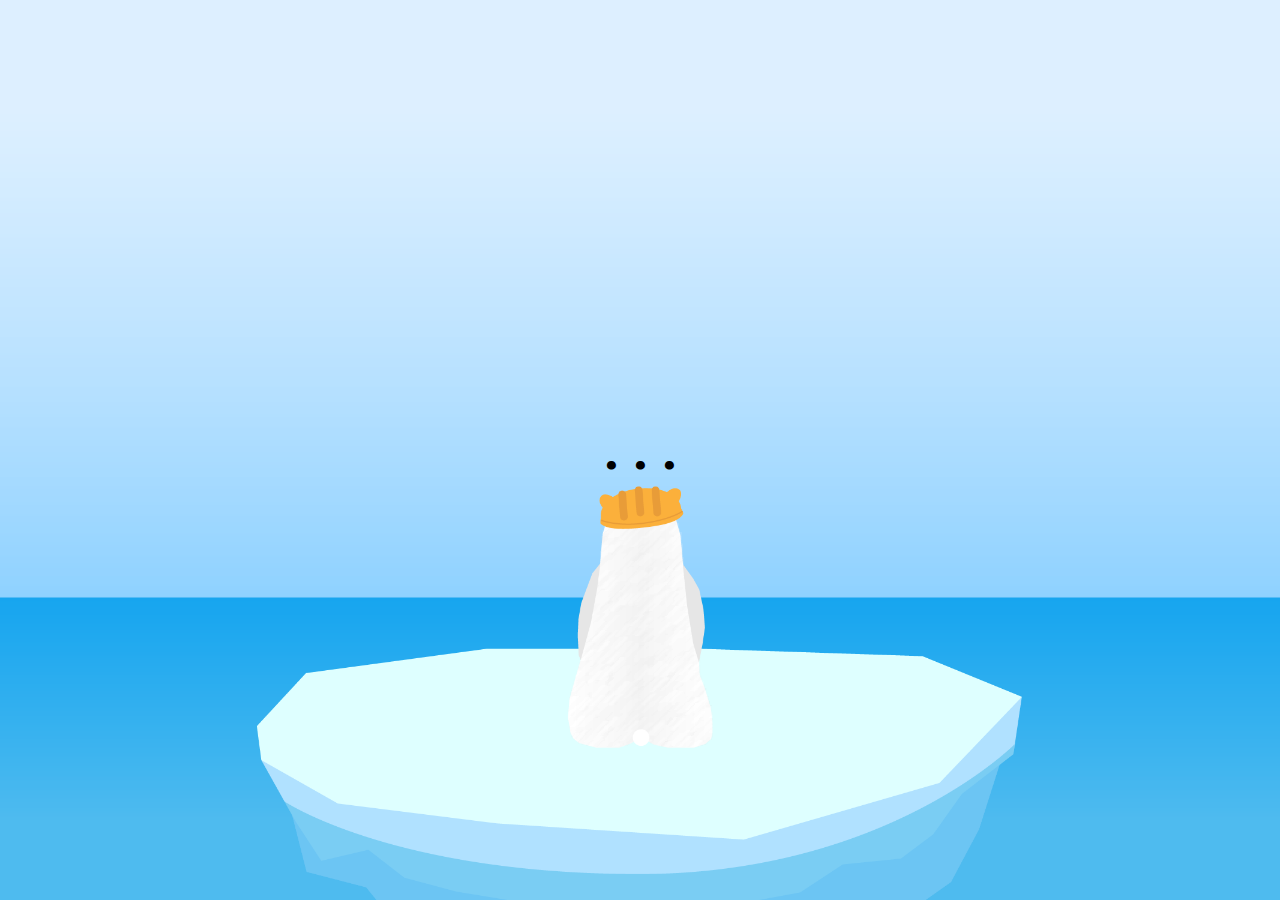
==== index.html @ 18d1dc98 "Init with landing page cloud watching animation." ====
<html>
  <head>
    <title>Cloud Watcher</title>
    <link rel="shortcut icon" href="favicon.ico" type="image/x-icon">
    <link rel="icon" href="favicon.ico" type="image/x-icon">
    <link rel="preconnect" href="https://fonts.googleapis.com">
    <link rel="preconnect" href="https://fonts.gstatic.com" crossorigin>
    <link href="https://fonts.googleapis.com/css2?family=Roboto+Mono:wght@500&display=swap" rel="stylesheet">
    <style>
      html, body {
        margin: 0 !important;
        padding: 0 !important;
      }
      body{
        background: url(img/polar_landing_helmet_cc-01.png) no-repeat center center fixed;
      	-webkit-background-size: cover;
      	-moz-background-size: cover;
      	-o-background-size: cover;
      	background-size: cover;
      }
      .callout{
        align-items: center;
        display: flex;
        justify-content: center;
      }
      .nowrap{
        white-space: nowrap;
        overflow: hidden;
        text-overflow: ellipsis;
      }
      h1{
        font-size: 3em;
        font-family: 'Roboto Mono', monospace;
        color: #000000;
      }
      canvas{
        position: absolute;
        top: 0;
        left: 0;
      }
    </style>
    <script>
      // Pending cursor animation
      let isOdd=false;
      setInterval(() => {
        const mainDiv = document.getElementById('headline');
        const disp = 'Construction in Progress'+(isOdd?'_':'.');
        mainDiv.innerHTML = disp;
        isOdd=!isOdd;
      }, 1000);

      /* 
       * Cloud Generator and Left->Right floating animation.
       *
       * Dynamic random generation of cloud y-position, speed,
       * shape using clusters of circles.
       */
      let x_lim = y_lim = 0;
      // Canvas resizing/init boundaries
      window.onload = resize;
      window.onresize = resize;
      function resize(){
        const canvas = document.getElementById('canvas');
        if (canvas === null) return;
        x_lim = canvas.width = window.innerWidth;
        y_lim = canvas.height = window.innerHeight;
      }
      /* Cloud Generation */
      // Configurations
      const min_speed = 0.5;
      const max_speed = 2;
      const min_radius = 30;
      const max_radius = 80;
      const speed_range = max_speed - min_speed;
      const radius_range = max_radius - min_radius;
      // Factory for making cloud objects
      function makeCloud(){
        return {
          'x': -max_radius*2 - (x_lim*0.5*Math.random()), // horizontal offset
          'y': y_lim*(0.3*Math.random()+0.05), // vertical offset
          'speed': speed_range*Math.random()+min_speed, // horizontal speed
          'shape': genCloudShape(), // tuple of elipse (dx,dy,radiusX,radiusY,rotation,color)
        }
      }
      function genCloudShape(){
        const shape = [];
        // Draw base elipse
        const base_radiusX = radius_range*Math.random()+min_radius;
        const base_radiusY = base_radiusX*3/4 - Math.max(0, base_radiusX - min_radius)*(Math.random()/2) // should be smaller than radiusX
        const base_color = 255 - Math.random()*10;
        shape.push({
          'dx': 0,
          'dy': 0,
          'radiusX': base_radiusX,
          'radiusY': base_radiusY,
          'rot': 0,
          'color': `rgba(${base_color},${base_color},${base_color},0.8)`,
        });
        // Draw a few extra ellipses just for fun
        for (let i=0;i<Math.random()*5+5;++i){
          shape.push({
            'dx': Math.random()*base_radiusX*1.4-base_radiusX*0.7,
            'dy': Math.random()*base_radiusY*1.4-base_radiusY*0.7,
            'radiusX': radius_range/2*Math.random()+min_radius/2,
            'radiusY': radius_range/2*Math.random()+min_radius/2,
            'rot': Math.PI*0.5*Math.random(),
            'color': `rgba(${base_color},${base_color},${base_color},${Math.random()/2+0.5}`,
          })
        }
        return shape;
      }
      // Check if cloud is still visible
      function isOnScreen(cloud){
        let max_neg_dx = 0; // maximum negative dx
        cloud.shape.forEach((e) => {
          max_neg_dx = Math.min(max_neg_dx, e.dx-e.radiusX);
        });
        return cloud.x+max_neg_dx-10 < x_lim; // base 10 delay
      }
      /* Frame Animation */
      let clouds = [];
      function draw() {
        const ctx = document.getElementById('canvas').getContext('2d');
        // Clear previous frame
        ctx.clearRect(0, 0, x_lim, y_lim);

        // Remove clouds
        clouds = clouds.filter((cloud) => isOnScreen(cloud));

        // Generate clouds
        if (clouds.length < Math.round(x_lim/100)) clouds.push(makeCloud());

        // Draw clouds
        clouds.forEach((cloud) => {
          // Increment cloud x_offset
          cloud.x += cloud.speed;
          const cx = cloud.x;
          const cy = cloud.y;
          cloud.shape.forEach((e) => {
            ctx.fillStyle = e.color;
            ctx.beginPath();
            ctx.ellipse(cx+e.dx, cy+e.dy, e.radiusX, e.radiusY, e.rot, 0, Math.PI*2, false);
            ctx.fill();
          })
        });
        
        window.requestAnimationFrame(draw);
      }
      // Register frame renderer
      window.requestAnimationFrame(draw);
    </script>
  </head>
  <body>
    <div class="callout" style="height:100%;">
      <h1 id="headline" class="nowrap">...</h1>
    </div>
    <canvas id="canvas" width="100%" height="100%"></canvas>
  </body>
</html>
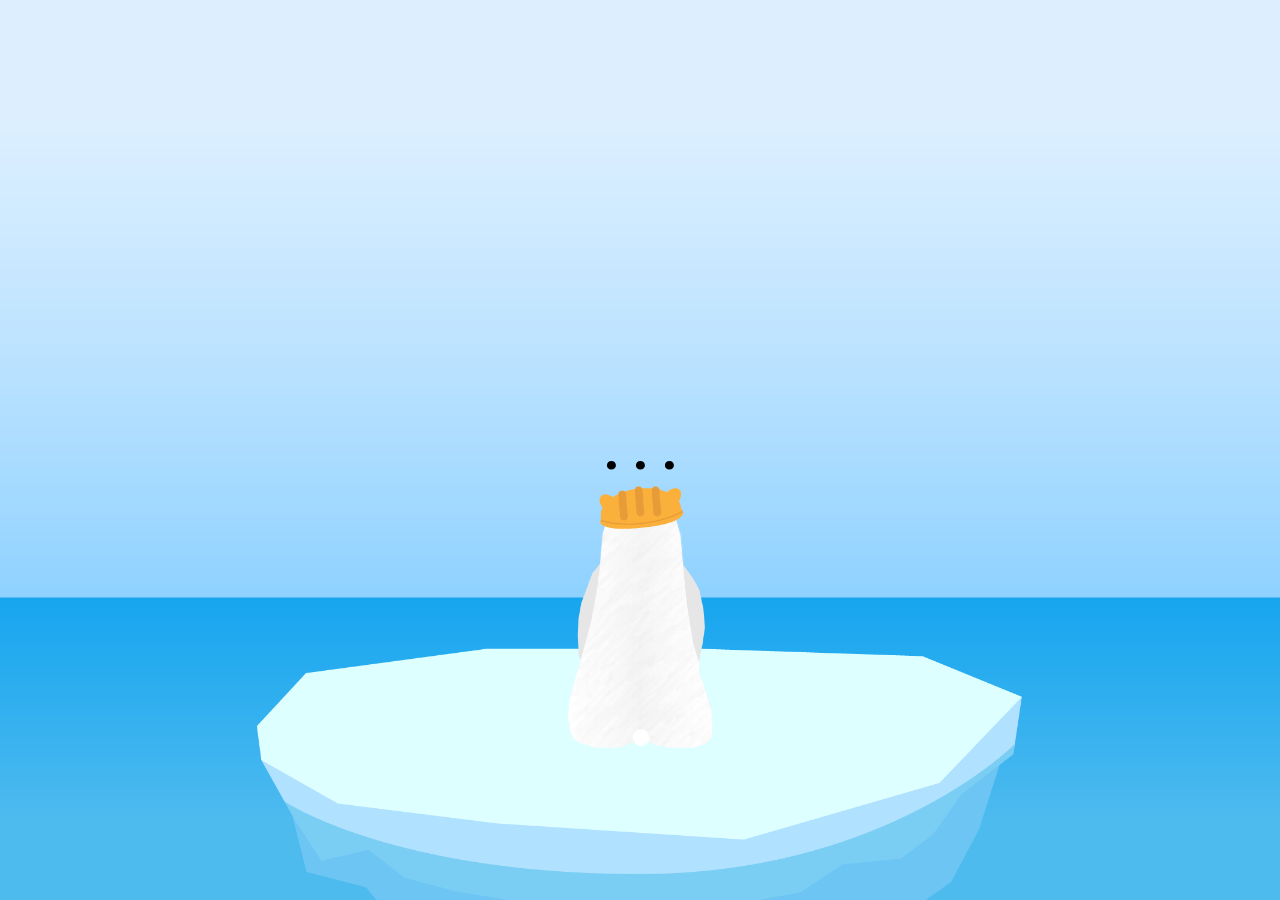
==== commit 548727f0: "Refactoring to use CanvasAnimation library" ====
--- a/index.html
+++ b/index.html
@@ -6,40 +6,45 @@
     <link rel="preconnect" href="https://fonts.googleapis.com">
     <link rel="preconnect" href="https://fonts.gstatic.com" crossorigin>
     <link href="https://fonts.googleapis.com/css2?family=Roboto+Mono:wght@500&display=swap" rel="stylesheet">
-    <style>
-      html, body {
-        margin: 0 !important;
-        padding: 0 !important;
+    <link rel="stylesheet" href="landing.css">
+    <!-- Import Animation Library -->
+    <script src="CanvasAnimation.js"></script>
+    <script src="DemoAnimationObject.js"></script>
+    <script src="CloudMaker.js"></script>
+    <script>
+      /* Message */
+      msg = `
+      Copyright © 2021 Yao Yiheng. All Rights Reserved
+      
+      [SPACE] => Toggle Animations (pause/unpause)
+      [CLICK] => {
+          cloud: dissapate them!
       }
-      body{
-        background: url(img/polar_landing_helmet_cc-01.png) no-repeat center center fixed;
-      	-webkit-background-size: cover;
-      	-moz-background-size: cover;
-      	-o-background-size: cover;
-      	background-size: cover;
+      [CONSOLE CMD] => {
+          'SHOW_DEMO = true': render animation demo object, a shape that orbits around mouse location.
       }
-      .callout{
-        align-items: center;
-        display: flex;
-        justify-content: center;
+      `;
+      console.log(msg);
+
+      let PLAY_ANIMATION = true;
+      let SHOW_DEMO = false;
+      let PAUSE_TIME = 0;
+      let PAUSE_OFFSET = 0;
+      function getAnimationTime(){
+        return window.performance.now()+PAUSE_OFFSET;
       }
-      .nowrap{
-        white-space: nowrap;
-        overflow: hidden;
-        text-overflow: ellipsis;
+      // Global State variables
+      let flag_enable_night_mode = false;
+      const cur_hour = (new Date()).getHours();
+      const is_night_time = (cur_hour >= 20 || cur_hour < 6);
+
+      // Initialization
+      function initialize(){
+        if (is_night_time && flag_enable_night_mode){
+          document.getElementById('headline').style.color = "#FFFFFF";
+        }
       }
-      h1{
-        font-size: 3em;
-        font-family: 'Roboto Mono', monospace;
-        color: #000000;
-      }
-      canvas{
-        position: absolute;
-        top: 0;
-        left: 0;
-      }
-    </style>
-    <script>
+
       // Pending cursor animation
       let isOdd=false;
       setInterval(() => {
@@ -49,6 +54,22 @@
         isOdd=!isOdd;
       }, 1000);
 
+      // Dissapate a cloud
+      function dissapateCloud(){
+        if (!PLAY_ANIMATION) return;
+        clouds.forEach(function(cloud){
+          const mouse_obj = AnimationObject();
+          mouse_obj.location = mouse_location;
+          const did_intersect = cloud.shape.getCollider().doesIntersect(Cpoint(mouse_obj));
+          if (did_intersect === true){
+            cloud_maker.explodeCloud(cloud);
+            setTimeout(function(){
+              clouds = clouds.filter((c) => c !== cloud);
+            }, 2000);
+          }
+        });
+      }
+
       /* 
        * Cloud Generator and Left->Right floating animation.
        *
@@ -56,8 +77,38 @@
        * shape using clusters of circles.
        */
       let x_lim = y_lim = 0;
+      let mouse_location = makePoint(0, 0);
       // Canvas resizing/init boundaries
-      window.onload = resize;
+      window.onload = () => {
+        initialize();
+        resize();
+        const canvas = document.getElementById('canvas');
+        canvas.addEventListener('mousemove', (evt) => {
+          const mPos = getMousePos(canvas, evt);
+          mouse_location = makePoint(mPos.x, mPos.y);
+        });
+        document.body.onkeyup = function(e){
+          if(e.keyCode == 32){
+            PLAY_ANIMATION = !PLAY_ANIMATION;
+            if (PLAY_ANIMATION){
+              PAUSE_OFFSET += PAUSE_TIME - window.performance.now();
+              window.requestAnimationFrame(draw);
+            }
+            else {
+              PAUSE_TIME = window.performance.now();
+            }
+            console.debug(`Play Animations: ${PLAY_ANIMATION}. Monotonic Time: ${window.performance.now()}`);
+          }
+          else if (e.keyCode == 69){
+            clouds.forEach(function(cloud){
+              cloud.children.forEach((child) => child.velocity = makeVector(Math.random()-0.5, Math.random()-0.5));
+            });
+          }
+        };
+        canvas.addEventListener('click', dissapateCloud, false);
+        // Register frame renderer
+        window.requestAnimationFrame(draw);
+      };
       window.onresize = resize;
       function resize(){
         const canvas = document.getElementById('canvas');
@@ -65,58 +116,18 @@
         x_lim = canvas.width = window.innerWidth;
         y_lim = canvas.height = window.innerHeight;
       }
-      /* Cloud Generation */
-      // Configurations
-      const min_speed = 0.5;
-      const max_speed = 2;
-      const min_radius = 30;
-      const max_radius = 80;
-      const speed_range = max_speed - min_speed;
-      const radius_range = max_radius - min_radius;
-      // Factory for making cloud objects
-      function makeCloud(){
+      // Computes the position of mouse relative to canvas obj
+      function getMousePos(canvas, evt) {
+        var rect = canvas.getBoundingClientRect();
         return {
-          'x': -max_radius*2 - (x_lim*0.5*Math.random()), // horizontal offset
-          'y': y_lim*(0.3*Math.random()+0.05), // vertical offset
-          'speed': speed_range*Math.random()+min_speed, // horizontal speed
-          'shape': genCloudShape(), // tuple of elipse (dx,dy,radiusX,radiusY,rotation,color)
-        }
+          x: evt.clientX - rect.left,
+          y: evt.clientY - rect.top
+        };
       }
-      function genCloudShape(){
-        const shape = [];
-        // Draw base elipse
-        const base_radiusX = radius_range*Math.random()+min_radius;
-        const base_radiusY = base_radiusX*3/4 - Math.max(0, base_radiusX - min_radius)*(Math.random()/2) // should be smaller than radiusX
-        const base_color = 255 - Math.random()*10;
-        shape.push({
-          'dx': 0,
-          'dy': 0,
-          'radiusX': base_radiusX,
-          'radiusY': base_radiusY,
-          'rot': 0,
-          'color': `rgba(${base_color},${base_color},${base_color},0.8)`,
-        });
-        // Draw a few extra ellipses just for fun
-        for (let i=0;i<Math.random()*5+5;++i){
-          shape.push({
-            'dx': Math.random()*base_radiusX*1.4-base_radiusX*0.7,
-            'dy': Math.random()*base_radiusY*1.4-base_radiusY*0.7,
-            'radiusX': radius_range/2*Math.random()+min_radius/2,
-            'radiusY': radius_range/2*Math.random()+min_radius/2,
-            'rot': Math.PI*0.5*Math.random(),
-            'color': `rgba(${base_color},${base_color},${base_color},${Math.random()/2+0.5}`,
-          })
-        }
-        return shape;
-      }
-      // Check if cloud is still visible
-      function isOnScreen(cloud){
-        let max_neg_dx = 0; // maximum negative dx
-        cloud.shape.forEach((e) => {
-          max_neg_dx = Math.min(max_neg_dx, e.dx-e.radiusX);
-        });
-        return cloud.x+max_neg_dx-10 < x_lim; // base 10 delay
-      }
+
+      const cloud_maker = CloudMaker();
+      const demo_obj = makeDemoAnimationObject();
+      
       /* Frame Animation */
       let clouds = [];
       function draw() {
@@ -124,36 +135,41 @@
         // Clear previous frame
         ctx.clearRect(0, 0, x_lim, y_lim);
 
+        // Draw Demo object
+        if (SHOW_DEMO) {
+          const towardsMouse = mouse_location.subPoint(demo_obj.location);
+          demo_obj.velocity = demo_obj.velocity.addVector(towardsMouse.norm().mul(0.01));
+          demo_obj.animate();
+          demo_obj.draw(ctx);
+        }
+
         // Remove clouds
-        clouds = clouds.filter((cloud) => isOnScreen(cloud));
+        clouds = clouds.filter((cloud) => cloud_maker.isOnScreen(cloud));
 
         // Generate clouds
-        if (clouds.length < Math.round(x_lim/100)) clouds.push(makeCloud());
+        if (clouds.length < Math.round(x_lim/100)) clouds.push(cloud_maker.makeCloud());
 
         // Draw clouds
         clouds.forEach((cloud) => {
-          // Increment cloud x_offset
-          cloud.x += cloud.speed;
-          const cx = cloud.x;
-          const cy = cloud.y;
-          cloud.shape.forEach((e) => {
-            ctx.fillStyle = e.color;
-            ctx.beginPath();
-            ctx.ellipse(cx+e.dx, cy+e.dy, e.radiusX, e.radiusY, e.rot, 0, Math.PI*2, false);
-            ctx.fill();
-          })
+          cloud.animate();
+          cloud.draw(ctx);
         });
         
-        window.requestAnimationFrame(draw);
+        // Dark overlay (night-mode)
+        if (is_night_time && flag_enable_night_mode){
+          ctx.fillStyle = 'rgba(32,12,32,0.5)';
+          ctx.fillRect(0, 0, x_lim, y_lim); 
+        }
+        if (PLAY_ANIMATION) {
+          window.requestAnimationFrame(draw);
+        }
       }
-      // Register frame renderer
-      window.requestAnimationFrame(draw);
     </script>
   </head>
   <body>
-    <div class="callout" style="height:100%;">
-      <h1 id="headline" class="nowrap">...</h1>
+    <div class="callout">
+      <canvas id="canvas" width="100%" height="100%"></canvas>
+      <h1 id="headline" class="nowrap" style="position:absolute;">...</h1>
     </div>
-    <canvas id="canvas" width="100%" height="100%"></canvas>
   </body>
 </html>--- a/landing.css
+++ b/landing.css
@@ -0,0 +1,33 @@
+html, body {
+  margin: 0 !important;
+  padding: 0 !important;
+}
+body{
+  background: url(img/polar_landing_helmet_cc-01.png) no-repeat center center fixed;
+  -webkit-background-size: cover;
+  -moz-background-size: cover;
+  -o-background-size: cover;
+  background-size: cover;
+}
+.callout{
+  height: 100%;
+  width: 100%;
+  align-items: center;
+  display: flex;
+  justify-content: center;
+}
+.nowrap{
+  white-space: nowrap;
+  overflow: hidden;
+  text-overflow: ellipsis;
+}
+h1{
+  font-size: 3em;
+  font-family: 'Roboto Mono', monospace;
+  color: #000000;
+}
+canvas{
+  position: absolute;
+  top: 0;
+  left: 0;
+}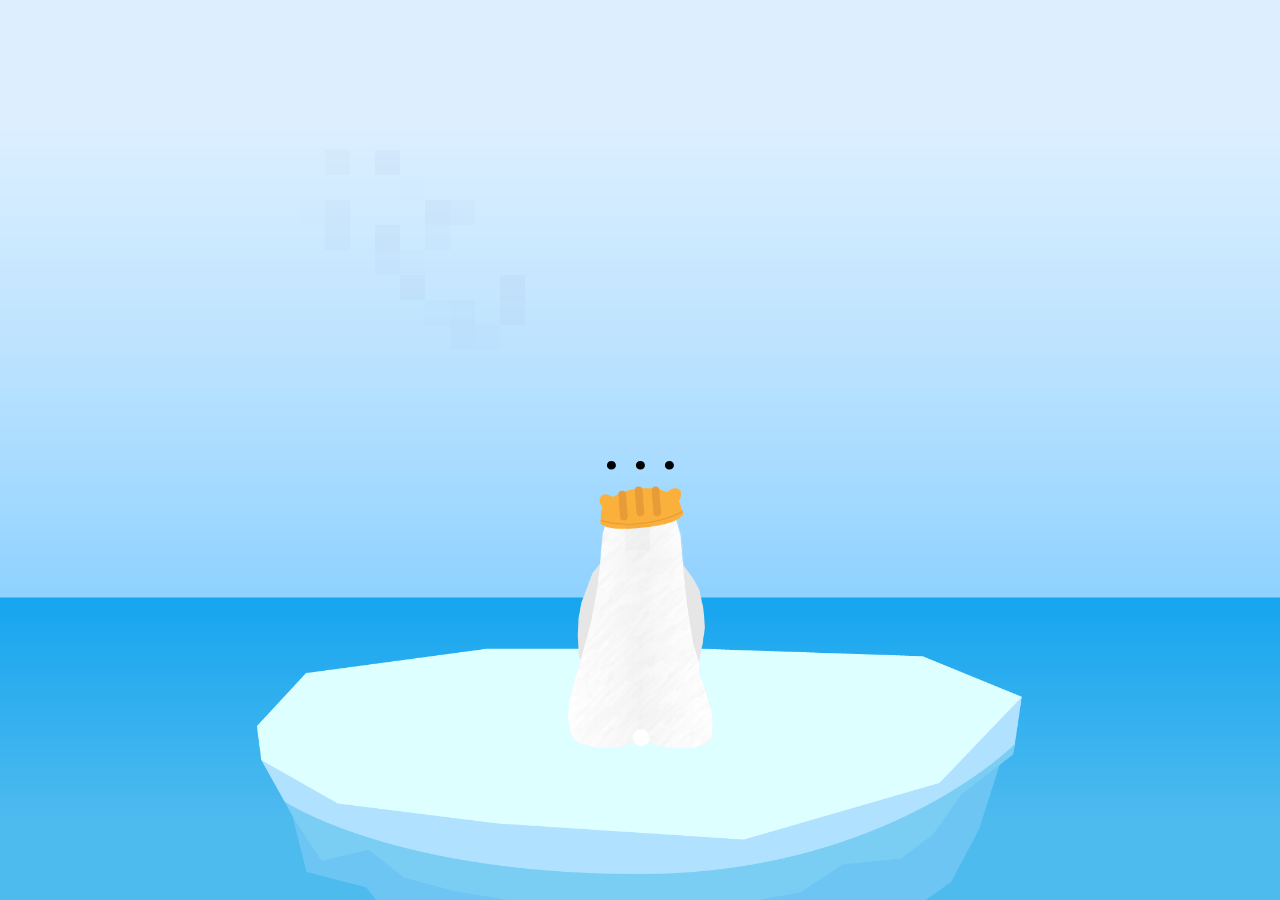
==== commit 72d9169d: "Add Conway's Game Of Life simulation as background" ====
--- a/index.html
+++ b/index.html
@@ -11,6 +11,7 @@
     <script src="CanvasAnimation.js"></script>
     <script src="DemoAnimationObject.js"></script>
     <script src="CloudMaker.js"></script>
+    <script src="GameOfLife.js"></script>
     <script>
       /* Message */
       msg = `
@@ -22,6 +23,7 @@
       }
       [CONSOLE CMD] => {
           'SHOW_DEMO = true': render animation demo object, a shape that orbits around mouse location.
+          'flag_enable_night_mode = true': overlay a night-time mode.
       }
       `;
       console.log(msg);
@@ -38,11 +40,21 @@
       const cur_hour = (new Date()).getHours();
       const is_night_time = (cur_hour >= 20 || cur_hour < 6);
 
+      // Game Objects
+      const cloud_maker = CloudMaker();
+      const game_of_life = GameOfLife();
+      const demo_obj = makeDemoAnimationObject();
+      const game_of_life_grid = AnimationObject();
+
       // Initialization
       function initialize(){
         if (is_night_time && flag_enable_night_mode){
           document.getElementById('headline').style.color = "#FFFFFF";
         }
+
+        // Set up game_of_life
+        game_of_life_grid.location = makePoint(0, window.innerHeight*0);
+        game_of_life.initialize(game_of_life_grid, window.innerWidth, window.innerHeight);
       }
 
       // Pending cursor animation
@@ -58,10 +70,12 @@
       function dissapateCloud(){
         if (!PLAY_ANIMATION) return;
         clouds.forEach(function(cloud){
+          if (cloud.isDissapated === true) return;
           const mouse_obj = AnimationObject();
           mouse_obj.location = mouse_location;
           const did_intersect = cloud.shape.getCollider().doesIntersect(Cpoint(mouse_obj));
           if (did_intersect === true){
+            cloud.isDissapated = true;
             cloud_maker.explodeCloud(cloud);
             setTimeout(function(){
               clouds = clouds.filter((c) => c !== cloud);
@@ -115,6 +129,10 @@
         if (canvas === null) return;
         x_lim = canvas.width = window.innerWidth;
         y_lim = canvas.height = window.innerHeight;
+
+        // Reset game_of_life
+        game_of_life_grid.location = makePoint(0, y_lim*0);
+        game_of_life.initialize(game_of_life_grid, x_lim, y_lim);
       }
       // Computes the position of mouse relative to canvas obj
       function getMousePos(canvas, evt) {
@@ -124,9 +142,6 @@
           y: evt.clientY - rect.top
         };
       }
-
-      const cloud_maker = CloudMaker();
-      const demo_obj = makeDemoAnimationObject();
       
       /* Frame Animation */
       let clouds = [];
@@ -134,14 +149,6 @@
         const ctx = document.getElementById('canvas').getContext('2d');
         // Clear previous frame
         ctx.clearRect(0, 0, x_lim, y_lim);
-
-        // Draw Demo object
-        if (SHOW_DEMO) {
-          const towardsMouse = mouse_location.subPoint(demo_obj.location);
-          demo_obj.velocity = demo_obj.velocity.addVector(towardsMouse.norm().mul(0.01));
-          demo_obj.animate();
-          demo_obj.draw(ctx);
-        }
 
         // Remove clouds
         clouds = clouds.filter((cloud) => cloud_maker.isOnScreen(cloud));
@@ -154,6 +161,19 @@
           cloud.animate();
           cloud.draw(ctx);
         });
+
+        // Play the Game Of Life Grid
+        game_of_life.play();
+        game_of_life_grid.animate();
+        game_of_life_grid.draw(ctx);
+
+        // Draw Demo object
+        if (SHOW_DEMO) {
+          const towardsMouse = mouse_location.subPoint(demo_obj.location);
+          demo_obj.velocity = demo_obj.velocity.addVector(towardsMouse.norm().mul(0.01));
+          demo_obj.animate();
+          demo_obj.draw(ctx);
+        }
         
         // Dark overlay (night-mode)
         if (is_night_time && flag_enable_night_mode){
